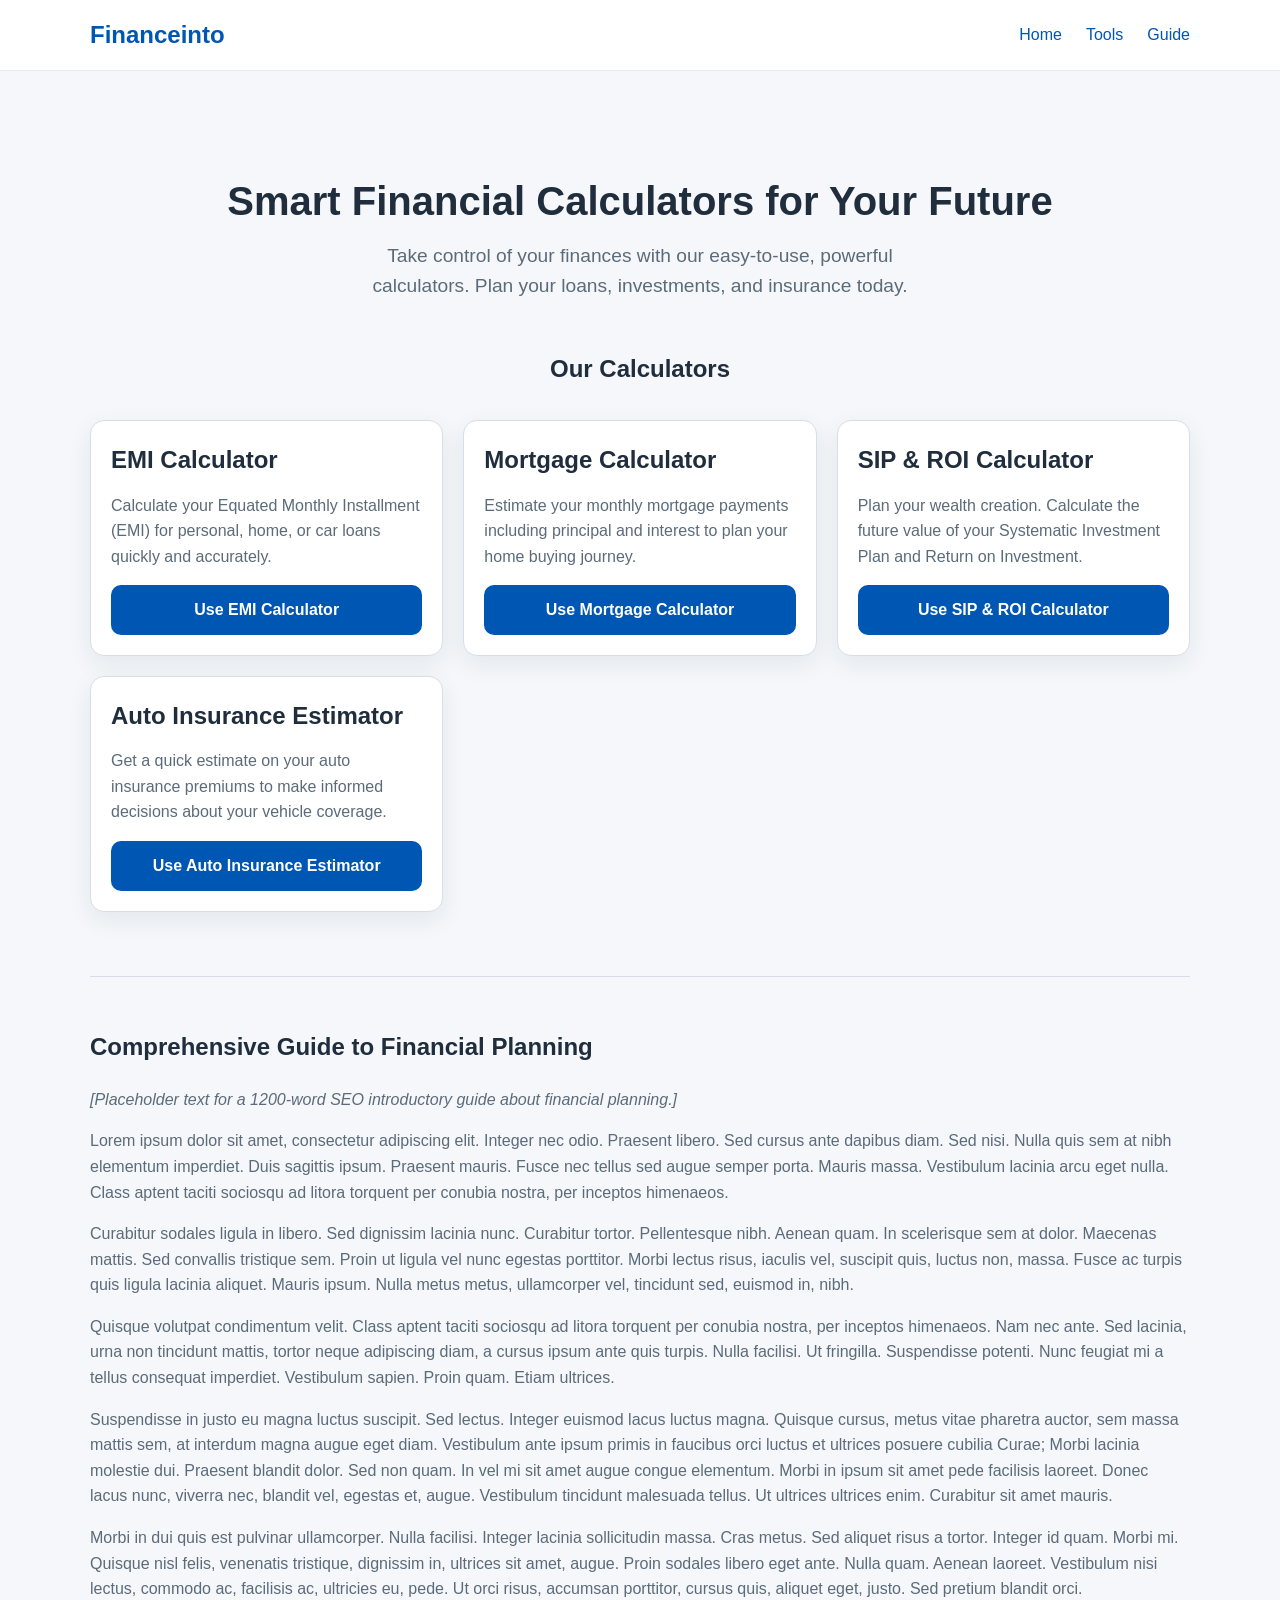
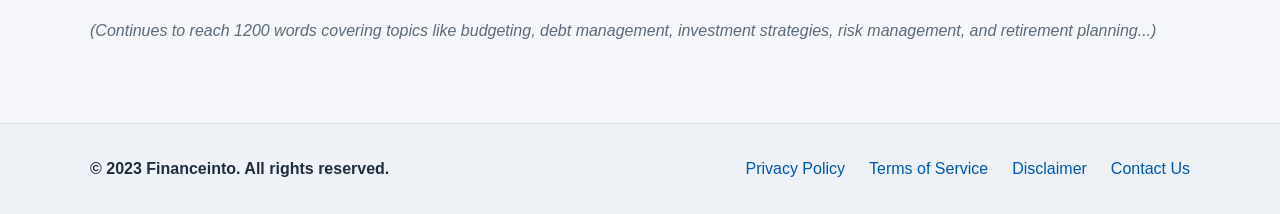
==== index.html @ 065000cd "Add Terms of Service page - Create `terms.html` with provided content - Update `index.html` footer l" ====
<!DOCTYPE html>
<html lang="en">
<head>
    <meta charset="UTF-8">
    <meta name="viewport" content="width=device-width, initial-scale=1.0">
    <meta name="description" content="Smart Financial Calculators for Your Future. Calculate EMI, Mortgage, SIP & ROI, and Auto Insurance easily.">
    <title>Financeinto - Smart Financial Calculators</title>
    <link rel="stylesheet" href="style.css">
</head>
<body>
    <div class="page-wrapper">
        <!-- Header / Navbar -->
        <header>
            <div class="container header-content">
                <div class="logo">
                    <a href="index.html" style="font-size: 1.5rem; font-weight: bold; color: var(--accent); text-decoration: none;">Financeinto</a>
                </div>
                <nav aria-label="Main navigation">
                    <div style="display: flex; gap: 1.5rem;">
                        <a href="index.html">Home</a>
                        <a href="#tools">Tools</a>
                        <a href="#guide">Guide</a>
                    </div>
                </nav>
            </div>
        </header>

        <!-- Main Content -->
        <main class="container">
            <!-- Hero Section -->
            <section aria-labelledby="hero-title" style="text-align: center; margin-bottom: 3rem; padding-top: 2rem;">
                <h1 id="hero-title" style="font-size: 2.5rem; margin-bottom: 0.5rem; color: var(--text-main);">Smart Financial Calculators for Your Future</h1>
                <p style="font-size: 1.2rem; color: var(--text-muted); max-width: 600px; margin: 0 auto;">Take control of your finances with our easy-to-use, powerful calculators. Plan your loans, investments, and insurance today.</p>
            </section>

            <!-- Tools Section -->
            <section id="tools" aria-labelledby="tools-title">
                <h2 id="tools-title" style="text-align: center; margin-bottom: 2rem;">Our Calculators</h2>
                <div class="calculator-grid">

                    <!-- Card 1: EMI Calculator -->
                    <div class="calculator-card">
                        <h2>EMI Calculator</h2>
                        <p class="description">Calculate your Equated Monthly Installment (EMI) for personal, home, or car loans quickly and accurately.</p>
                        <a href="emi.html" class="btn" style="display: inline-block; text-align: center; width: 100%;">Use EMI Calculator</a>
                    </div>

                    <!-- Card 2: Mortgage Calculator -->
                    <div class="calculator-card">
                        <h2>Mortgage Calculator</h2>
                        <p class="description">Estimate your monthly mortgage payments including principal and interest to plan your home buying journey.</p>
                        <a href="mortgage.html" class="btn" style="display: inline-block; text-align: center; width: 100%;">Use Mortgage Calculator</a>
                    </div>

                    <!-- Card 3: SIP & ROI Calculator -->
                    <div class="calculator-card">
                        <h2>SIP & ROI Calculator</h2>
                        <p class="description">Plan your wealth creation. Calculate the future value of your Systematic Investment Plan and Return on Investment.</p>
                        <a href="sip.html" class="btn" style="display: inline-block; text-align: center; width: 100%;">Use SIP & ROI Calculator</a>
                    </div>

                    <!-- Card 4: Auto Insurance Estimator -->
                    <div class="calculator-card">
                        <h2>Auto Insurance Estimator</h2>
                        <p class="description">Get a quick estimate on your auto insurance premiums to make informed decisions about your vehicle coverage.</p>
                        <a href="insurance.html" class="btn" style="display: inline-block; text-align: center; width: 100%;">Use Auto Insurance Estimator</a>
                    </div>

                </div>
            </section>

            <!-- SEO Introductory Guide -->
            <article id="guide" aria-labelledby="guide-title" style="margin-top: 4rem; padding-top: 2rem; border-top: 1px solid var(--border);">
                <h2 id="guide-title">Comprehensive Guide to Financial Planning</h2>
                <div class="seo-content" style="color: var(--text-muted);">
                    <p><em>[Placeholder text for a 1200-word SEO introductory guide about financial planning.]</em></p>
                    <p>Lorem ipsum dolor sit amet, consectetur adipiscing elit. Integer nec odio. Praesent libero. Sed cursus ante dapibus diam. Sed nisi. Nulla quis sem at nibh elementum imperdiet. Duis sagittis ipsum. Praesent mauris. Fusce nec tellus sed augue semper porta. Mauris massa. Vestibulum lacinia arcu eget nulla. Class aptent taciti sociosqu ad litora torquent per conubia nostra, per inceptos himenaeos.</p>
                    <p>Curabitur sodales ligula in libero. Sed dignissim lacinia nunc. Curabitur tortor. Pellentesque nibh. Aenean quam. In scelerisque sem at dolor. Maecenas mattis. Sed convallis tristique sem. Proin ut ligula vel nunc egestas porttitor. Morbi lectus risus, iaculis vel, suscipit quis, luctus non, massa. Fusce ac turpis quis ligula lacinia aliquet. Mauris ipsum. Nulla metus metus, ullamcorper vel, tincidunt sed, euismod in, nibh.</p>
                    <p>Quisque volutpat condimentum velit. Class aptent taciti sociosqu ad litora torquent per conubia nostra, per inceptos himenaeos. Nam nec ante. Sed lacinia, urna non tincidunt mattis, tortor neque adipiscing diam, a cursus ipsum ante quis turpis. Nulla facilisi. Ut fringilla. Suspendisse potenti. Nunc feugiat mi a tellus consequat imperdiet. Vestibulum sapien. Proin quam. Etiam ultrices.</p>
                    <p>Suspendisse in justo eu magna luctus suscipit. Sed lectus. Integer euismod lacus luctus magna. Quisque cursus, metus vitae pharetra auctor, sem massa mattis sem, at interdum magna augue eget diam. Vestibulum ante ipsum primis in faucibus orci luctus et ultrices posuere cubilia Curae; Morbi lacinia molestie dui. Praesent blandit dolor. Sed non quam. In vel mi sit amet augue congue elementum. Morbi in ipsum sit amet pede facilisis laoreet. Donec lacus nunc, viverra nec, blandit vel, egestas et, augue. Vestibulum tincidunt malesuada tellus. Ut ultrices ultrices enim. Curabitur sit amet mauris.</p>
                    <p>Morbi in dui quis est pulvinar ullamcorper. Nulla facilisi. Integer lacinia sollicitudin massa. Cras metus. Sed aliquet risus a tortor. Integer id quam. Morbi mi. Quisque nisl felis, venenatis tristique, dignissim in, ultrices sit amet, augue. Proin sodales libero eget ante. Nulla quam. Aenean laoreet. Vestibulum nisi lectus, commodo ac, facilisis ac, ultricies eu, pede. Ut orci risus, accumsan porttitor, cursus quis, aliquet eget, justo. Sed pretium blandit orci.</p>
                    <p><em>(Continues to reach 1200 words covering topics like budgeting, debt management, investment strategies, risk management, and retirement planning...)</em></p>
                </div>
            </article>
        </main>

        <!-- Footer -->
        <footer>
            <div class="container footer-content">
                <div style="display: flex; flex-wrap: wrap; justify-content: space-between; align-items: center; gap: 1rem;">
                    <div>
                        <span style="font-weight: bold; color: var(--text-main);">© 2023 Financeinto. All rights reserved.</span>
                    </div>
                    <nav aria-label="Footer navigation">
                        <div style="display: flex; gap: 1.5rem; flex-wrap: wrap;">
                            <a href="#">Privacy Policy</a>
                            <a href="terms.html">Terms of Service</a>
                            <a href="#">Disclaimer</a>
                            <a href="#">Contact Us</a>
                        </div>
                    </nav>
                </div>
            </div>
        </footer>
    </div>
</body>
</html>
---- style.css ----
/* Base reset */
*,
*::before,
*::after {
  box-sizing: border-box;
}

:root {
  --bg-main: #f5f7fa;
  --bg-surface: #ffffff;
  --text-main: #1f2d3d;
  --text-muted: #5c6b7a;
  --accent: #0056b3;
  --accent-hover: #004494;
  --border: #d7dee7;
  --shadow-soft: 0 8px 24px rgba(31, 45, 61, 0.08);
}

html,
body {
  margin: 0;
  padding: 0;
}

body {
  font-family: "Inter", "Segoe UI", Roboto, Arial, sans-serif;
  background: var(--bg-main);
  color: var(--text-main);
  line-height: 1.6;
}

img {
  max-width: 100%;
  height: auto;
}

a {
  color: var(--accent);
  text-decoration: none;
}

a:hover {
  text-decoration: underline;
}

/* Layout */
.page-wrapper {
  min-height: 100vh;
  display: flex;
  flex-direction: column;
}

.container {
  width: min(1100px, 92%);
  margin: 0 auto;
}

header {
  background: var(--bg-surface);
  border-bottom: 1px solid #e6ebf1;
}

.header-content {
  display: flex;
  align-items: center;
  justify-content: space-between;
  gap: 1rem;
  padding: 1rem 0;
}

main {
  flex: 1;
  padding: 2rem 0;
}

/* Calculator area */
.calculator-grid,
.calculators {
  display: grid;
  grid-template-columns: repeat(auto-fit, minmax(280px, 1fr));
  gap: 1.25rem;
}

.calculator,
.calculator-card,
.calculator-container {
  background: var(--bg-surface);
  border: 1px solid var(--border);
  border-radius: 14px;
  box-shadow: var(--shadow-soft);
  padding: 1.25rem;
}

.calculator h1,
.calculator h2,
.calculator-card h2,
.calculator-container h2 {
  margin-top: 0;
  margin-bottom: 0.8rem;
  color: var(--text-main);
}

.calculator-subtitle,
.description {
  color: var(--text-muted);
  margin-top: 0;
  margin-bottom: 1rem;
}

/* Forms */
.form-row {
  display: flex;
  flex-wrap: wrap;
  gap: 0.9rem;
}

.form-group {
  flex: 1 1 220px;
  display: flex;
  flex-direction: column;
  gap: 0.4rem;
}

label {
  font-weight: 600;
  color: #2e3f51;
}

input,
select,
textarea {
  width: 100%;
  border: 1px solid #bcc8d6;
  border-radius: 10px;
  background: #fff;
  color: var(--text-main);
  padding: 0.7rem 0.8rem;
  font: inherit;
  transition: border-color 0.2s ease, box-shadow 0.2s ease;
}

input:focus,
select:focus,
textarea:focus {
  outline: none;
  border-color: var(--accent);
  box-shadow: 0 0 0 3px rgba(0, 86, 179, 0.15);
}

input::placeholder,
textarea::placeholder {
  color: #8a98a7;
}

/* Buttons */
button,
.btn,
input[type="submit"] {
  border: 0;
  border-radius: 10px;
  background: var(--accent);
  color: #fff;
  font: inherit;
  font-weight: 600;
  padding: 0.75rem 1rem;
  cursor: pointer;
  transition: background-color 0.2s ease, transform 0.15s ease;
}

button:hover,
.btn:hover,
input[type="submit"]:hover {
  background: var(--accent-hover);
}

button:active,
.btn:active,
input[type="submit"]:active {
  transform: translateY(1px);
}

button:focus-visible,
.btn:focus-visible,
input[type="submit"]:focus-visible {
  outline: 3px solid rgba(0, 86, 179, 0.25);
  outline-offset: 2px;
}

/* Results and highlights */
.result,
.output-box,
.summary {
  margin-top: 1rem;
  padding: 0.9rem 1rem;
  border-radius: 10px;
  border-left: 4px solid var(--accent);
  background: #eef5ff;
  color: #12385f;
}

.accent {
  color: var(--accent);
}

/* Tables if used by calculators */
table {
  width: 100%;
  border-collapse: collapse;
  margin-top: 1rem;
  background: #fff;
}

th,
td {
  border: 1px solid #e0e6ee;
  padding: 0.7rem;
  text-align: left;
}

th {
  background: #f3f6fb;
  color: #26374a;
}

/* Footer SEO article area */
footer {
  margin-top: 2rem;
  background: #eef2f7;
  border-top: 1px solid #d8e0ea;
}

.footer-content {
  padding: 2rem 0;
}

.seo-articles,
.footer-articles {
  display: grid;
  grid-template-columns: repeat(auto-fit, minmax(220px, 1fr));
  gap: 1rem;
}

.seo-article,
.footer-article {
  background: #fff;
  border: 1px solid #d6deea;
  border-radius: 12px;
  padding: 1rem;
}

.seo-article h3,
.footer-article h3 {
  margin-top: 0;
  margin-bottom: 0.55rem;
}

.seo-article p,
.footer-article p {
  margin: 0;
  color: var(--text-muted);
}

/* Mobile responsiveness */
@media (max-width: 768px) {
  main {
    padding: 1.25rem 0;
  }

  .header-content {
    flex-direction: column;
    align-items: flex-start;
  }

  .calculator,
  .calculator-card,
  .calculator-container {
    padding: 1rem;
    border-radius: 12px;
  }

  .form-row {
    flex-direction: column;
  }

  button,
  .btn,
  input[type="submit"] {
    width: 100%;
  }

  .footer-content {
    padding: 1.5rem 0;
  }
}
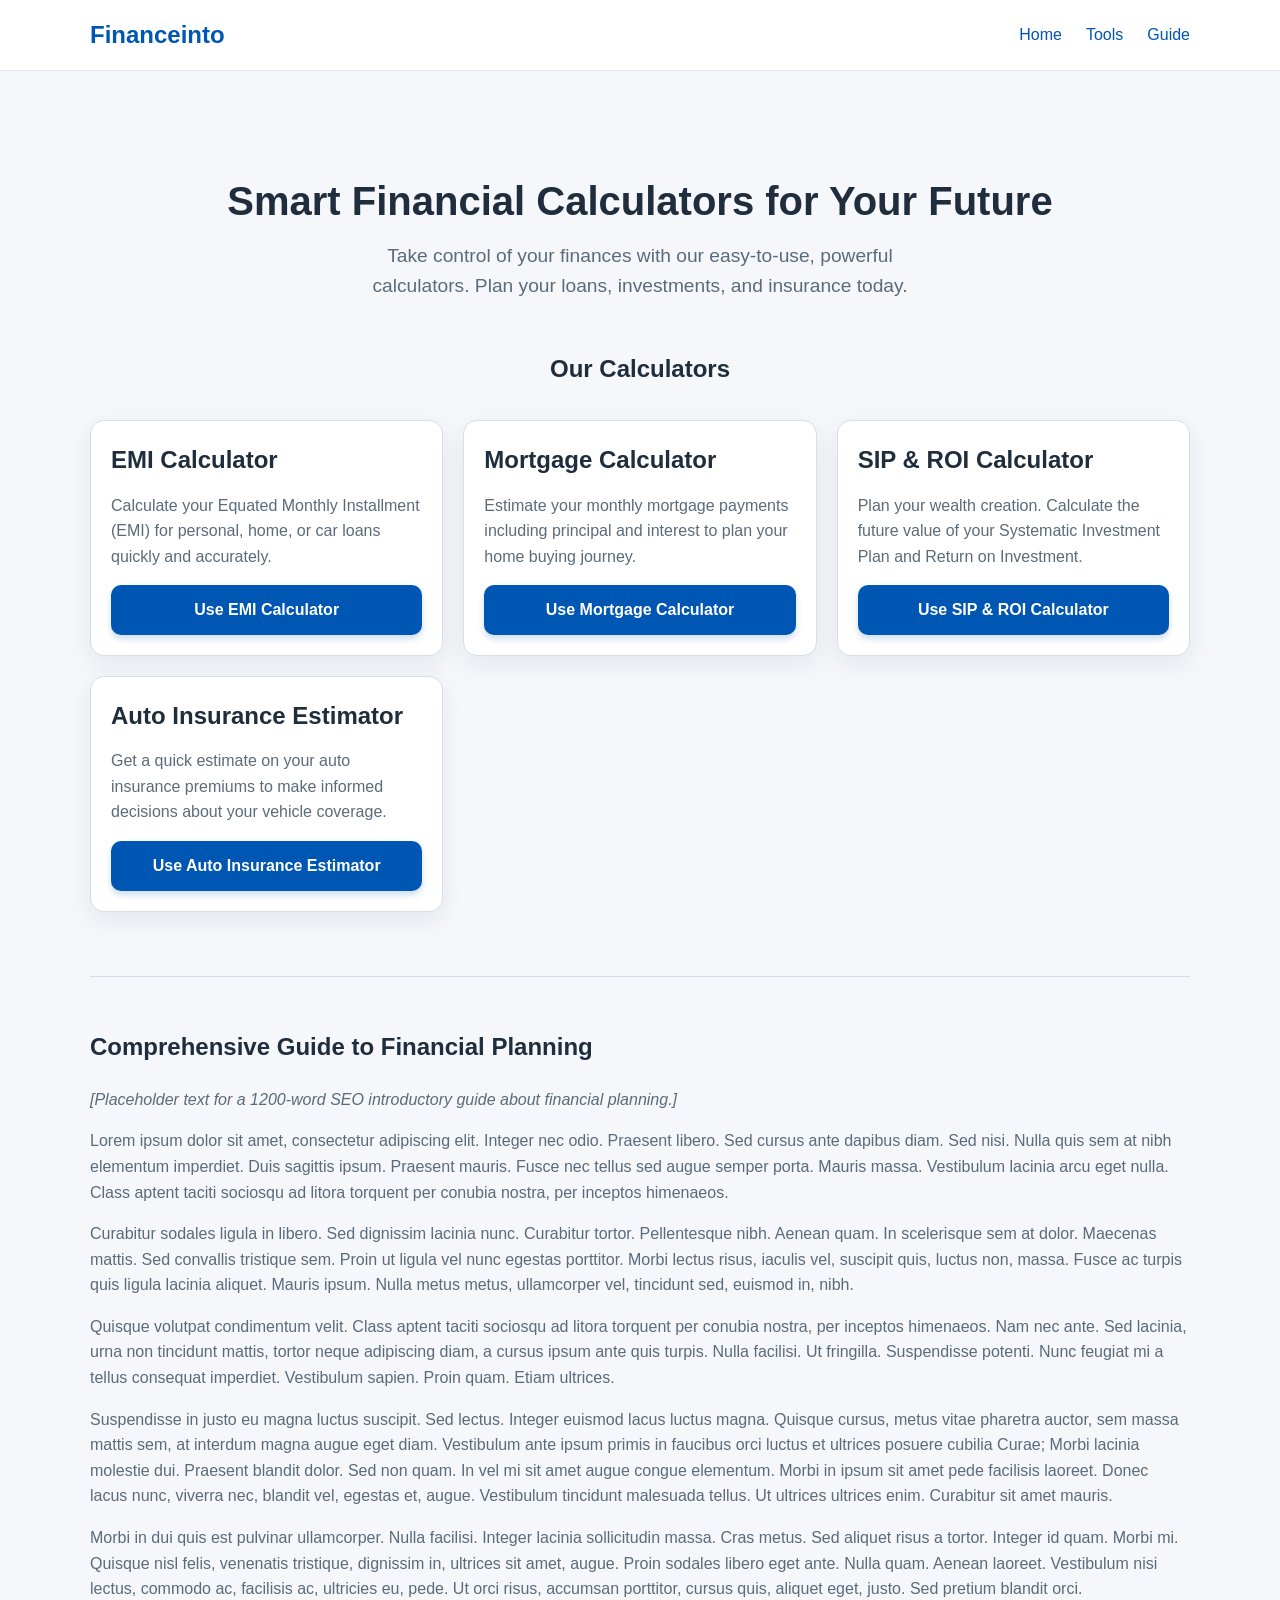
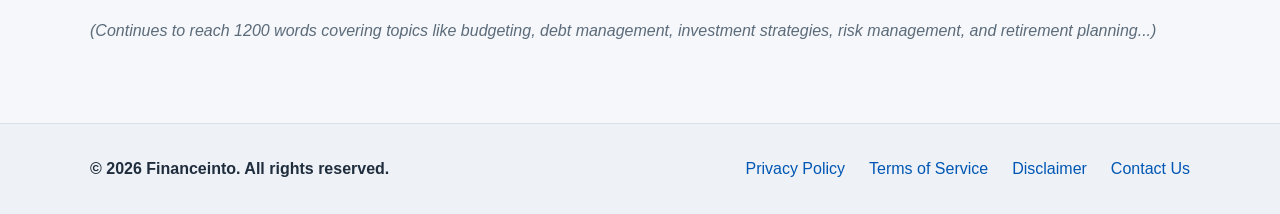
==== commit bf318ac4: "Improve button CSS, update copyright to 2026, and rebrand to Financeinto - Enhanced CSS for `.btn`, " ====
--- a/index.html
+++ b/index.html
@@ -89,14 +89,14 @@
             <div class="container footer-content">
                 <div style="display: flex; flex-wrap: wrap; justify-content: space-between; align-items: center; gap: 1rem;">
                     <div>
-                        <span style="font-weight: bold; color: var(--text-main);">© 2023 Financeinto. All rights reserved.</span>
+                        <span style="font-weight: bold; color: var(--text-main);">© 2026 Financeinto. All rights reserved.</span>
                     </div>
                     <nav aria-label="Footer navigation">
                         <div style="display: flex; gap: 1.5rem; flex-wrap: wrap;">
-                            <a href="#">Privacy Policy</a>
+                            <a href="privacy.html">Privacy Policy</a>
                             <a href="terms.html">Terms of Service</a>
-                            <a href="#">Disclaimer</a>
-                            <a href="#">Contact Us</a>
+                            <a href="disclaimer.html">Disclaimer</a>
+                            <a href="contact.html">Contact Us</a>
                         </div>
                     </nav>
                 </div>
--- a/style.css
+++ b/style.css
@@ -165,19 +165,23 @@
   font-weight: 600;
   padding: 0.75rem 1rem;
   cursor: pointer;
-  transition: background-color 0.2s ease, transform 0.15s ease;
+  transition: all 0.3s ease;
+  box-shadow: 0 4px 6px rgba(0, 86, 179, 0.2);
 }
 
 button:hover,
 .btn:hover,
 input[type="submit"]:hover {
   background: var(--accent-hover);
+  box-shadow: 0 6px 12px rgba(0, 86, 179, 0.3);
+  transform: translateY(-2px);
 }
 
 button:active,
 .btn:active,
 input[type="submit"]:active {
   transform: translateY(1px);
+  box-shadow: 0 2px 4px rgba(0, 86, 179, 0.2);
 }
 
 button:focus-visible,
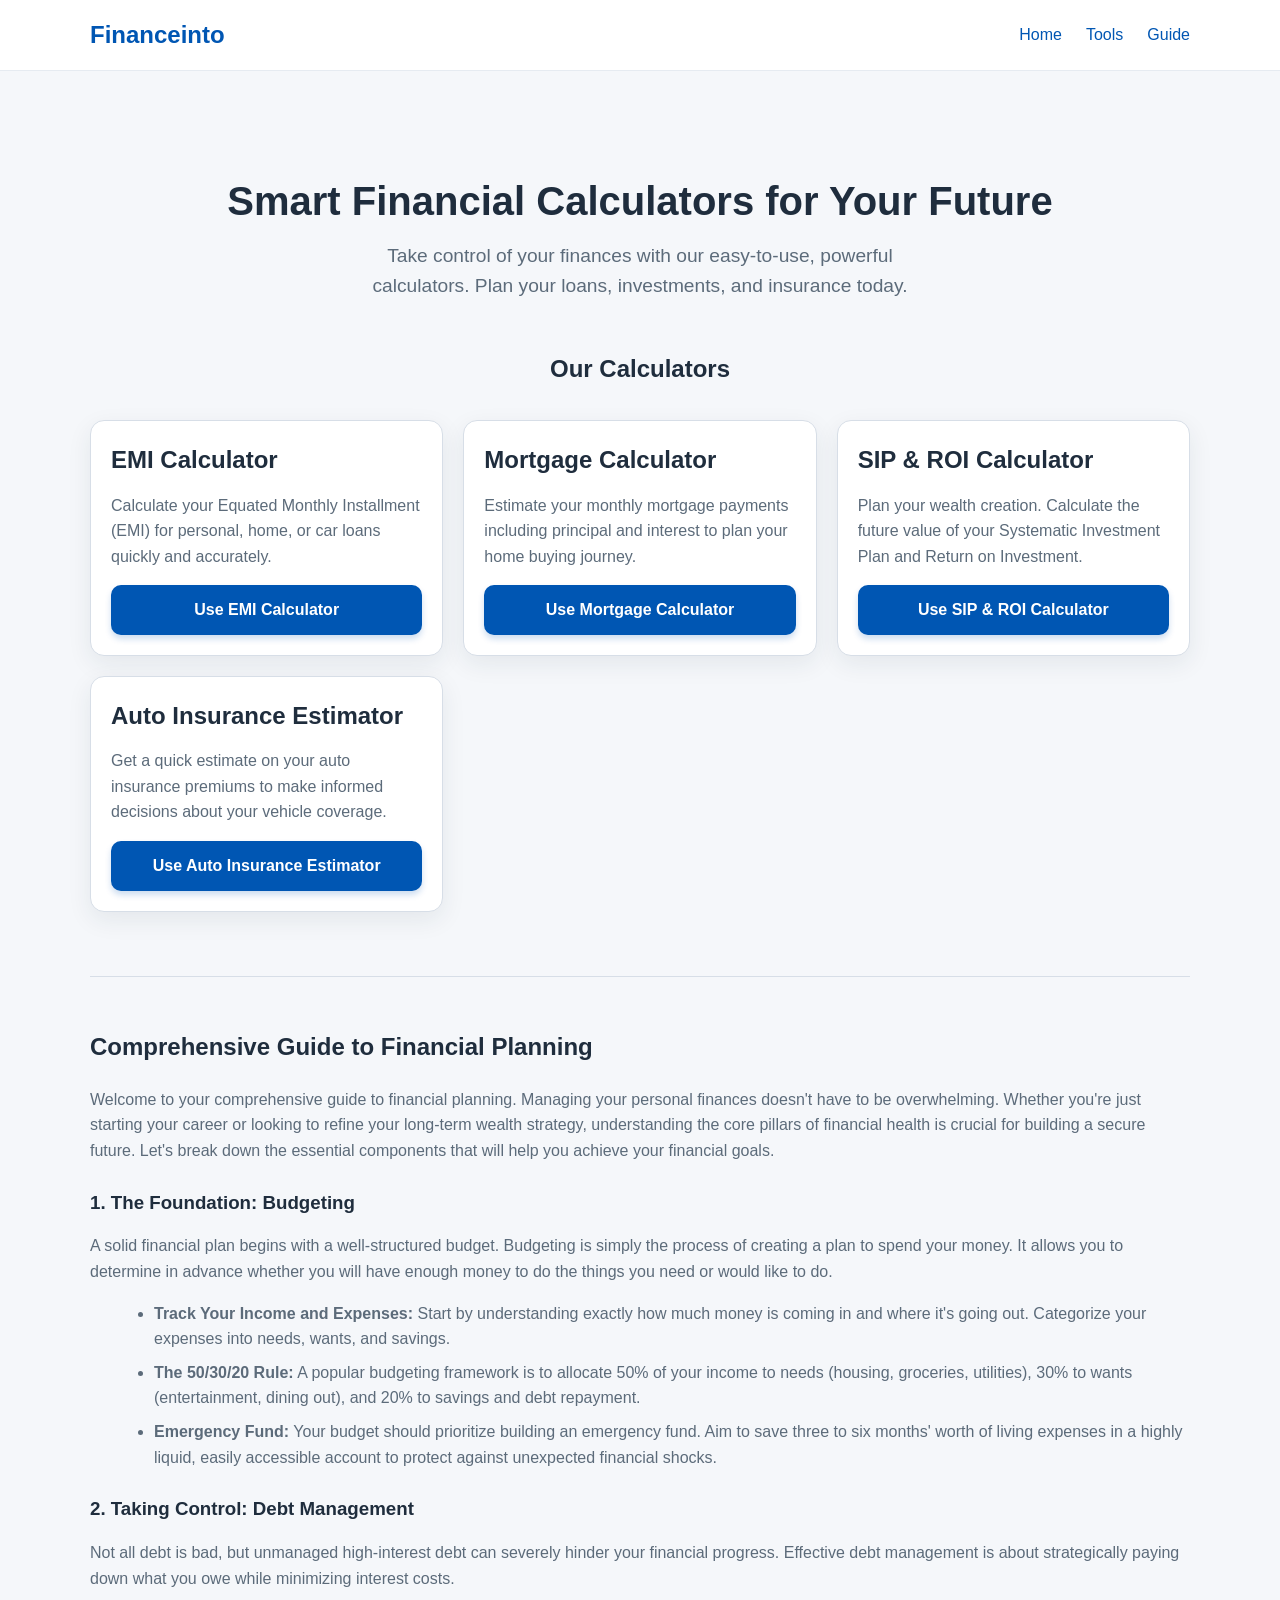
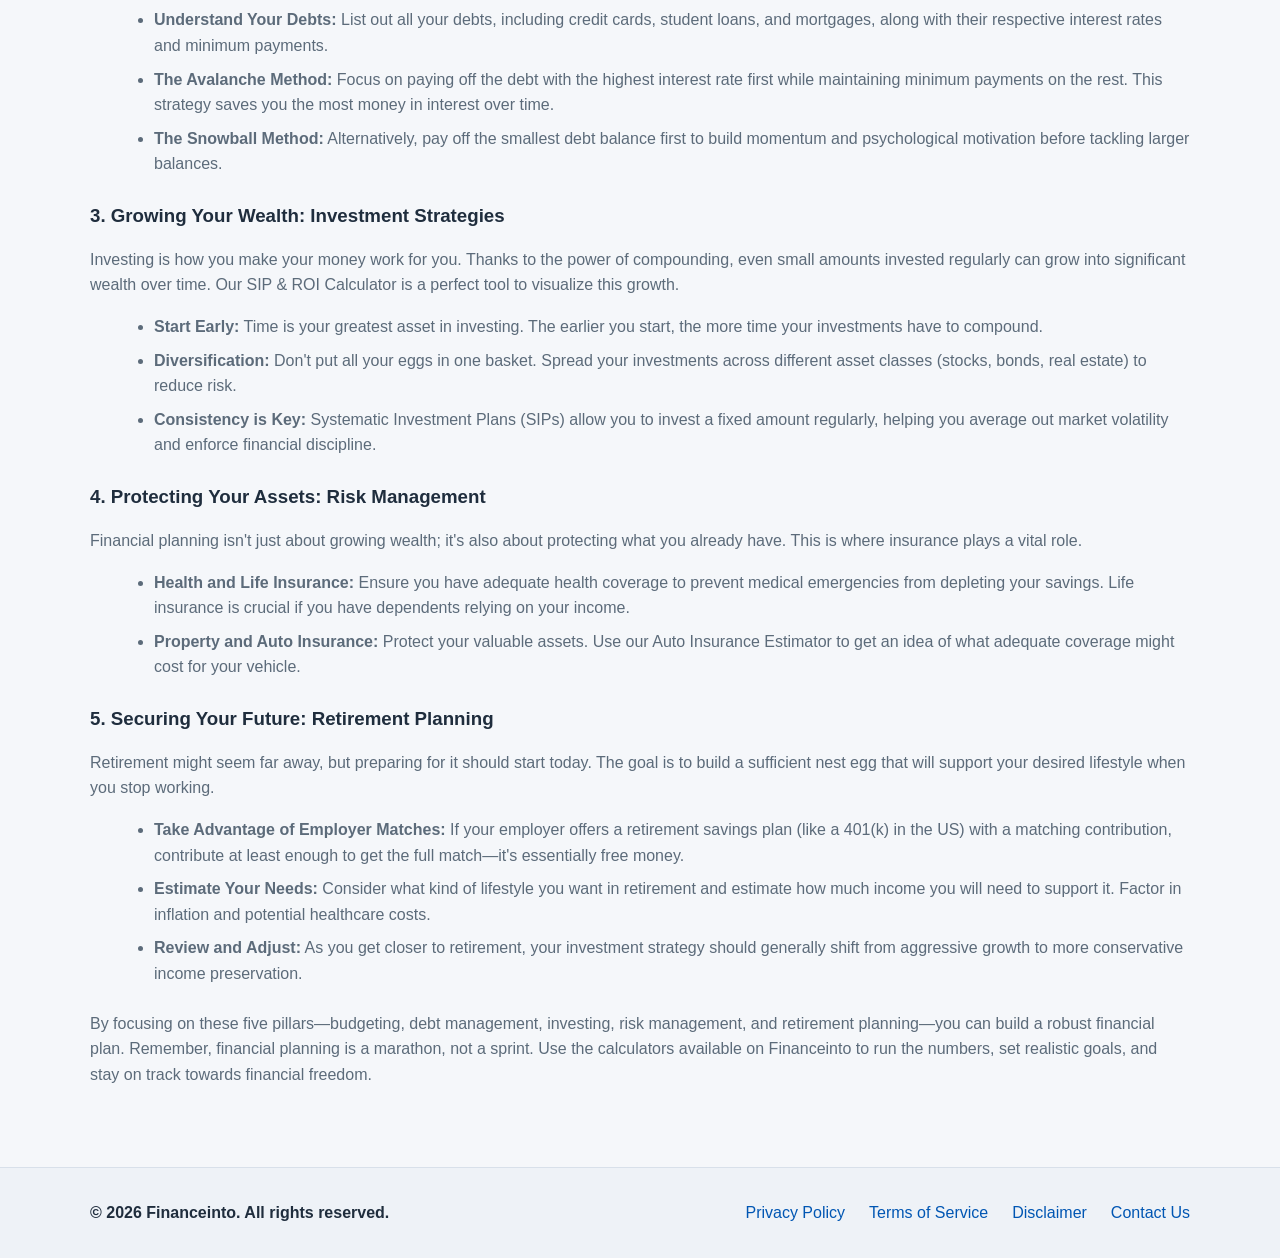
==== commit 46e05c2c: "feat: Replace placeholder SEO guide in index.html with comprehensive financial planning content Co-a" ====
--- a/index.html
+++ b/index.html
@@ -73,13 +73,48 @@
             <article id="guide" aria-labelledby="guide-title" style="margin-top: 4rem; padding-top: 2rem; border-top: 1px solid var(--border);">
                 <h2 id="guide-title">Comprehensive Guide to Financial Planning</h2>
                 <div class="seo-content" style="color: var(--text-muted);">
-                    <p><em>[Placeholder text for a 1200-word SEO introductory guide about financial planning.]</em></p>
-                    <p>Lorem ipsum dolor sit amet, consectetur adipiscing elit. Integer nec odio. Praesent libero. Sed cursus ante dapibus diam. Sed nisi. Nulla quis sem at nibh elementum imperdiet. Duis sagittis ipsum. Praesent mauris. Fusce nec tellus sed augue semper porta. Mauris massa. Vestibulum lacinia arcu eget nulla. Class aptent taciti sociosqu ad litora torquent per conubia nostra, per inceptos himenaeos.</p>
-                    <p>Curabitur sodales ligula in libero. Sed dignissim lacinia nunc. Curabitur tortor. Pellentesque nibh. Aenean quam. In scelerisque sem at dolor. Maecenas mattis. Sed convallis tristique sem. Proin ut ligula vel nunc egestas porttitor. Morbi lectus risus, iaculis vel, suscipit quis, luctus non, massa. Fusce ac turpis quis ligula lacinia aliquet. Mauris ipsum. Nulla metus metus, ullamcorper vel, tincidunt sed, euismod in, nibh.</p>
-                    <p>Quisque volutpat condimentum velit. Class aptent taciti sociosqu ad litora torquent per conubia nostra, per inceptos himenaeos. Nam nec ante. Sed lacinia, urna non tincidunt mattis, tortor neque adipiscing diam, a cursus ipsum ante quis turpis. Nulla facilisi. Ut fringilla. Suspendisse potenti. Nunc feugiat mi a tellus consequat imperdiet. Vestibulum sapien. Proin quam. Etiam ultrices.</p>
-                    <p>Suspendisse in justo eu magna luctus suscipit. Sed lectus. Integer euismod lacus luctus magna. Quisque cursus, metus vitae pharetra auctor, sem massa mattis sem, at interdum magna augue eget diam. Vestibulum ante ipsum primis in faucibus orci luctus et ultrices posuere cubilia Curae; Morbi lacinia molestie dui. Praesent blandit dolor. Sed non quam. In vel mi sit amet augue congue elementum. Morbi in ipsum sit amet pede facilisis laoreet. Donec lacus nunc, viverra nec, blandit vel, egestas et, augue. Vestibulum tincidunt malesuada tellus. Ut ultrices ultrices enim. Curabitur sit amet mauris.</p>
-                    <p>Morbi in dui quis est pulvinar ullamcorper. Nulla facilisi. Integer lacinia sollicitudin massa. Cras metus. Sed aliquet risus a tortor. Integer id quam. Morbi mi. Quisque nisl felis, venenatis tristique, dignissim in, ultrices sit amet, augue. Proin sodales libero eget ante. Nulla quam. Aenean laoreet. Vestibulum nisi lectus, commodo ac, facilisis ac, ultricies eu, pede. Ut orci risus, accumsan porttitor, cursus quis, aliquet eget, justo. Sed pretium blandit orci.</p>
-                    <p><em>(Continues to reach 1200 words covering topics like budgeting, debt management, investment strategies, risk management, and retirement planning...)</em></p>
+                    <p>Welcome to your comprehensive guide to financial planning. Managing your personal finances doesn't have to be overwhelming. Whether you're just starting your career or looking to refine your long-term wealth strategy, understanding the core pillars of financial health is crucial for building a secure future. Let's break down the essential components that will help you achieve your financial goals.</p>
+
+                    <h3 style="color: var(--text-main); margin-top: 1.5rem; margin-bottom: 0.5rem;">1. The Foundation: Budgeting</h3>
+                    <p>A solid financial plan begins with a well-structured budget. Budgeting is simply the process of creating a plan to spend your money. It allows you to determine in advance whether you will have enough money to do the things you need or would like to do.</p>
+                    <ul style="margin-left: 1.5rem; margin-bottom: 1rem;">
+                        <li style="margin-bottom: 0.5rem;"><strong>Track Your Income and Expenses:</strong> Start by understanding exactly how much money is coming in and where it's going out. Categorize your expenses into needs, wants, and savings.</li>
+                        <li style="margin-bottom: 0.5rem;"><strong>The 50/30/20 Rule:</strong> A popular budgeting framework is to allocate 50% of your income to needs (housing, groceries, utilities), 30% to wants (entertainment, dining out), and 20% to savings and debt repayment.</li>
+                        <li style="margin-bottom: 0.5rem;"><strong>Emergency Fund:</strong> Your budget should prioritize building an emergency fund. Aim to save three to six months' worth of living expenses in a highly liquid, easily accessible account to protect against unexpected financial shocks.</li>
+                    </ul>
+
+                    <h3 style="color: var(--text-main); margin-top: 1.5rem; margin-bottom: 0.5rem;">2. Taking Control: Debt Management</h3>
+                    <p>Not all debt is bad, but unmanaged high-interest debt can severely hinder your financial progress. Effective debt management is about strategically paying down what you owe while minimizing interest costs.</p>
+                    <ul style="margin-left: 1.5rem; margin-bottom: 1rem;">
+                        <li style="margin-bottom: 0.5rem;"><strong>Understand Your Debts:</strong> List out all your debts, including credit cards, student loans, and mortgages, along with their respective interest rates and minimum payments.</li>
+                        <li style="margin-bottom: 0.5rem;"><strong>The Avalanche Method:</strong> Focus on paying off the debt with the highest interest rate first while maintaining minimum payments on the rest. This strategy saves you the most money in interest over time.</li>
+                        <li style="margin-bottom: 0.5rem;"><strong>The Snowball Method:</strong> Alternatively, pay off the smallest debt balance first to build momentum and psychological motivation before tackling larger balances.</li>
+                    </ul>
+
+                    <h3 style="color: var(--text-main); margin-top: 1.5rem; margin-bottom: 0.5rem;">3. Growing Your Wealth: Investment Strategies</h3>
+                    <p>Investing is how you make your money work for you. Thanks to the power of compounding, even small amounts invested regularly can grow into significant wealth over time. Our SIP & ROI Calculator is a perfect tool to visualize this growth.</p>
+                    <ul style="margin-left: 1.5rem; margin-bottom: 1rem;">
+                        <li style="margin-bottom: 0.5rem;"><strong>Start Early:</strong> Time is your greatest asset in investing. The earlier you start, the more time your investments have to compound.</li>
+                        <li style="margin-bottom: 0.5rem;"><strong>Diversification:</strong> Don't put all your eggs in one basket. Spread your investments across different asset classes (stocks, bonds, real estate) to reduce risk.</li>
+                        <li style="margin-bottom: 0.5rem;"><strong>Consistency is Key:</strong> Systematic Investment Plans (SIPs) allow you to invest a fixed amount regularly, helping you average out market volatility and enforce financial discipline.</li>
+                    </ul>
+
+                    <h3 style="color: var(--text-main); margin-top: 1.5rem; margin-bottom: 0.5rem;">4. Protecting Your Assets: Risk Management</h3>
+                    <p>Financial planning isn't just about growing wealth; it's also about protecting what you already have. This is where insurance plays a vital role.</p>
+                    <ul style="margin-left: 1.5rem; margin-bottom: 1rem;">
+                        <li style="margin-bottom: 0.5rem;"><strong>Health and Life Insurance:</strong> Ensure you have adequate health coverage to prevent medical emergencies from depleting your savings. Life insurance is crucial if you have dependents relying on your income.</li>
+                        <li style="margin-bottom: 0.5rem;"><strong>Property and Auto Insurance:</strong> Protect your valuable assets. Use our Auto Insurance Estimator to get an idea of what adequate coverage might cost for your vehicle.</li>
+                    </ul>
+
+                    <h3 style="color: var(--text-main); margin-top: 1.5rem; margin-bottom: 0.5rem;">5. Securing Your Future: Retirement Planning</h3>
+                    <p>Retirement might seem far away, but preparing for it should start today. The goal is to build a sufficient nest egg that will support your desired lifestyle when you stop working.</p>
+                    <ul style="margin-left: 1.5rem; margin-bottom: 1rem;">
+                        <li style="margin-bottom: 0.5rem;"><strong>Take Advantage of Employer Matches:</strong> If your employer offers a retirement savings plan (like a 401(k) in the US) with a matching contribution, contribute at least enough to get the full match—it's essentially free money.</li>
+                        <li style="margin-bottom: 0.5rem;"><strong>Estimate Your Needs:</strong> Consider what kind of lifestyle you want in retirement and estimate how much income you will need to support it. Factor in inflation and potential healthcare costs.</li>
+                        <li style="margin-bottom: 0.5rem;"><strong>Review and Adjust:</strong> As you get closer to retirement, your investment strategy should generally shift from aggressive growth to more conservative income preservation.</li>
+                    </ul>
+
+                    <p style="margin-top: 1.5rem;">By focusing on these five pillars—budgeting, debt management, investing, risk management, and retirement planning—you can build a robust financial plan. Remember, financial planning is a marathon, not a sprint. Use the calculators available on Financeinto to run the numbers, set realistic goals, and stay on track towards financial freedom.</p>
                 </div>
             </article>
         </main>
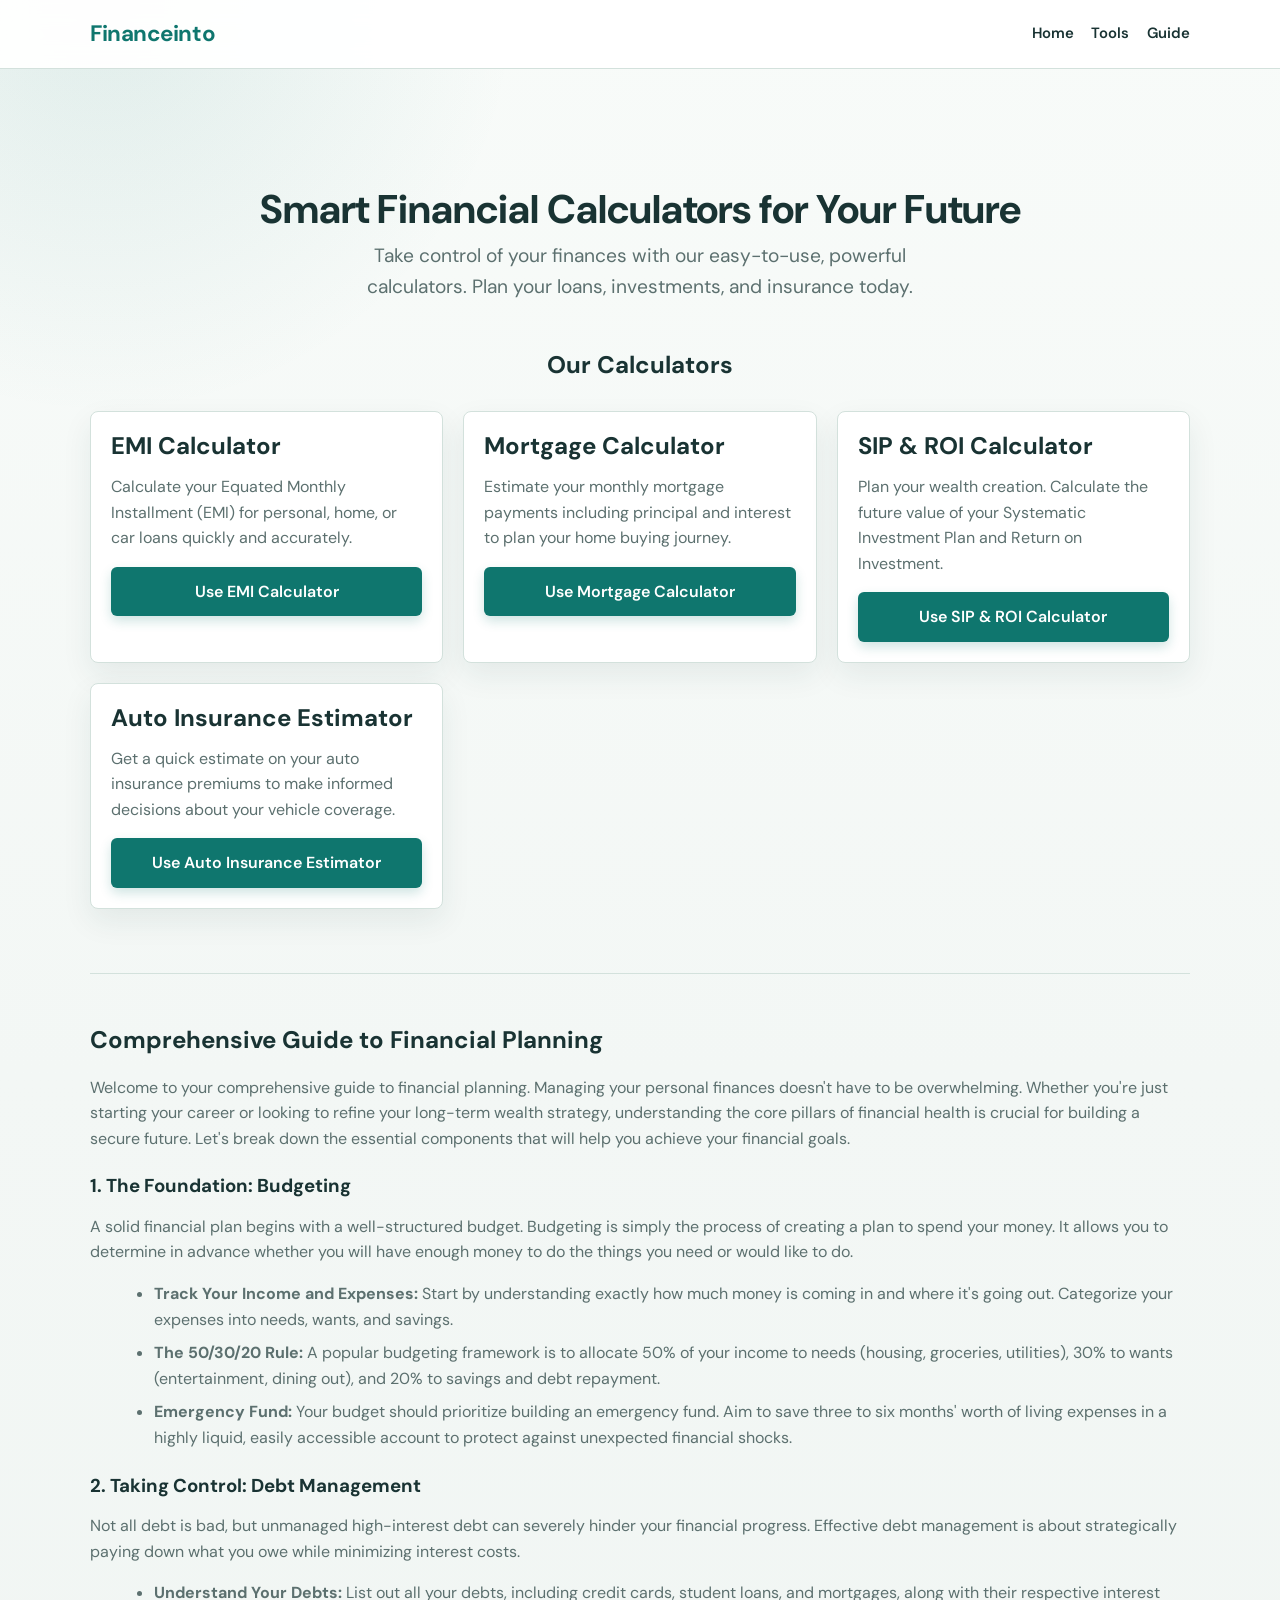
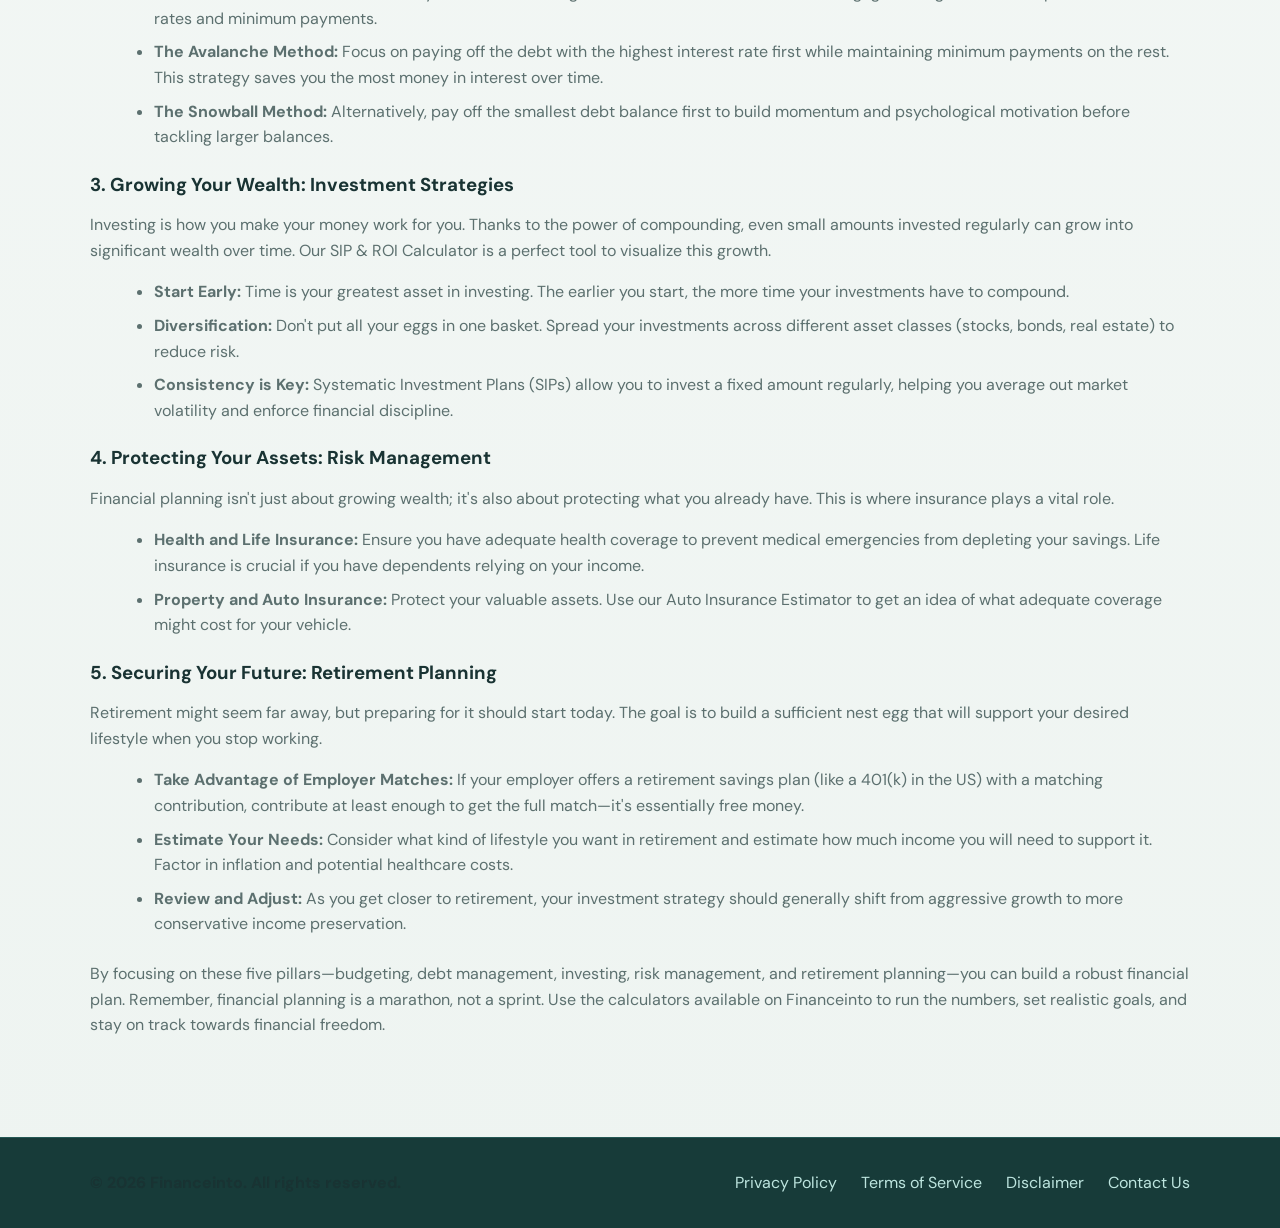
==== commit 48eabe19: "improve meta description" ====
--- a/index.html
+++ b/index.html
@@ -1,11 +1,44 @@
 <!DOCTYPE html>
 <html lang="en">
 <head>
+    <link rel="icon" href="favicon.ico" type="image/x-icon">
+    <link rel="icon" href="favicon.svg" type="image/svg+xml">
     <meta charset="UTF-8">
     <meta name="viewport" content="width=device-width, initial-scale=1.0">
     <meta name="description" content="Smart Financial Calculators for Your Future. Calculate EMI, Mortgage, SIP & ROI, and Auto Insurance easily.">
+        <meta name="robots" content="index, follow">
+        <link rel="canonical" href="https://financeinto.me/">
+        <meta property="og:type" content="website">
+        <meta property="og:title" content="Financeinto | Smart Financial Calculators">
+        <meta property="og:description" content="Free EMI, mortgage, SIP, ROI, and auto insurance calculators for everyday financial planning.">
+        <meta property="og:url" content="https://financeinto.me/">
+        <meta property="og:site_name" content="Financeinto">
+        <meta name="twitter:card" content="summary">
     <title>Financeinto - Smart Financial Calculators</title>
+        <link rel="preconnect" href="https://fonts.googleapis.com">
+        <link rel="preconnect" href="https://fonts.gstatic.com" crossorigin>
+        <link href="https://fonts.googleapis.com/css2?family=DM+Sans:wght@400;500;600;700&display=swap" rel="stylesheet">
     <link rel="stylesheet" href="style.css">
+        <script type="application/ld+json">
+        {
+            "@context": "https://schema.org",
+            "@graph": [
+                {
+                    "@type": "Organization",
+                    "@id": "https://financeinto.me/#organization",
+                    "name": "Financeinto",
+                    "url": "https://financeinto.me/"
+                },
+                {
+                    "@type": "WebSite",
+                    "@id": "https://financeinto.me/#website",
+                    "url": "https://financeinto.me/",
+                    "name": "Financeinto",
+                    "publisher": { "@id": "https://financeinto.me/#organization" }
+                }
+            ]
+        }
+        </script>
 </head>
 <body>
     <div class="page-wrapper">
--- a/style.css
+++ b/style.css
@@ -7,14 +7,17 @@
 }
 
 :root {
-  --bg-main: #f5f7fa;
+  --bg-main: #f3f7f5;
   --bg-surface: #ffffff;
-  --text-main: #1f2d3d;
-  --text-muted: #5c6b7a;
-  --accent: #0056b3;
-  --accent-hover: #004494;
-  --border: #d7dee7;
-  --shadow-soft: 0 8px 24px rgba(31, 45, 61, 0.08);
+  --text-main: #193333;
+  --text-muted: #5c706f;
+  --accent: #0f766e;
+  --accent-hover: #0b5e58;
+  --primary: var(--accent);
+  --card-bg: var(--bg-surface);
+  --border: #d3e1dc;
+  --shadow-soft: 0 12px 30px rgba(25, 64, 59, 0.08);
+  --shadow-hover: 0 18px 36px rgba(25, 64, 59, 0.14);
 }
 
 html,
@@ -24,10 +27,24 @@
 }
 
 body {
-  font-family: "Inter", "Segoe UI", Roboto, Arial, sans-serif;
-  background: var(--bg-main);
+  font-family: "DM Sans", "Trebuchet MS", sans-serif;
+  background:
+    radial-gradient(circle at 8% 0%, rgba(15, 118, 110, 0.1), transparent 26rem),
+    linear-gradient(180deg, #f8fbf9 0%, var(--bg-main) 38%, #eef4f1 100%);
   color: var(--text-main);
   line-height: 1.6;
+}
+
+h1,
+h2,
+h3 {
+  line-height: 1.2;
+  letter-spacing: 0;
+}
+
+h1,
+h2 {
+  text-wrap: balance;
 }
 
 img {
@@ -57,8 +74,12 @@
 }
 
 header {
-  background: var(--bg-surface);
-  border-bottom: 1px solid #e6ebf1;
+  position: sticky;
+  top: 0;
+  z-index: 10;
+  background: rgba(255, 255, 255, 0.94);
+  border-bottom: 1px solid var(--border);
+  backdrop-filter: blur(12px);
 }
 
 .header-content {
@@ -69,9 +90,34 @@
   padding: 1rem 0;
 }
 
+.logo a {
+  color: var(--accent) !important;
+  font-size: 1.4rem !important;
+  letter-spacing: -0.02em;
+}
+
+header nav > div,
+header .nav-links {
+  align-items: center;
+  display: flex;
+  flex-wrap: wrap;
+  gap: 1.1rem !important;
+}
+
+header nav a {
+  color: var(--text-main);
+  font-size: 0.93rem;
+  font-weight: 600;
+}
+
+header nav a:hover {
+  color: var(--accent);
+  text-decoration: none;
+}
+
 main {
   flex: 1;
-  padding: 2rem 0;
+  padding: clamp(1.5rem, 4vw, 3.5rem) 0;
 }
 
 /* Calculator area */
@@ -87,9 +133,15 @@
 .calculator-container {
   background: var(--bg-surface);
   border: 1px solid var(--border);
-  border-radius: 14px;
+  border-radius: 8px;
   box-shadow: var(--shadow-soft);
   padding: 1.25rem;
+  transition: box-shadow 0.25s ease, transform 0.25s ease;
+}
+
+.calculator-card:hover {
+  box-shadow: var(--shadow-hover);
+  transform: translateY(-3px);
 }
 
 .calculator h1,
@@ -124,7 +176,8 @@
 
 label {
   font-weight: 600;
-  color: #2e3f51;
+  color: #244443;
+  font-size: 0.93rem;
 }
 
 input,
@@ -132,11 +185,12 @@
 textarea {
   width: 100%;
   border: 1px solid #bcc8d6;
-  border-radius: 10px;
+  border-radius: 6px;
   background: #fff;
   color: var(--text-main);
   padding: 0.7rem 0.8rem;
   font: inherit;
+  min-height: 2.9rem;
   transition: border-color 0.2s ease, box-shadow 0.2s ease;
 }
 
@@ -158,22 +212,22 @@
 .btn,
 input[type="submit"] {
   border: 0;
-  border-radius: 10px;
+  border-radius: 6px;
   background: var(--accent);
   color: #fff;
   font: inherit;
   font-weight: 600;
   padding: 0.75rem 1rem;
   cursor: pointer;
-  transition: all 0.3s ease;
-  box-shadow: 0 4px 6px rgba(0, 86, 179, 0.2);
+  transition: background 0.2s ease, box-shadow 0.2s ease, transform 0.2s ease;
+  box-shadow: 0 5px 12px rgba(15, 118, 110, 0.2);
 }
 
 button:hover,
 .btn:hover,
 input[type="submit"]:hover {
   background: var(--accent-hover);
-  box-shadow: 0 6px 12px rgba(0, 86, 179, 0.3);
+  box-shadow: 0 8px 18px rgba(15, 118, 110, 0.28);
   transform: translateY(-2px);
 }
 
@@ -197,10 +251,33 @@
 .summary {
   margin-top: 1rem;
   padding: 0.9rem 1rem;
-  border-radius: 10px;
+  border: 1px solid #b9ded8;
   border-left: 4px solid var(--accent);
-  background: #eef5ff;
-  color: #12385f;
+  border-radius: 6px;
+  background: #effaf7;
+  color: #214a46;
+}
+
+.result h3,
+.summary h3 {
+  margin: 0 0 0.6rem;
+}
+
+.result p,
+.summary p {
+  align-items: baseline;
+  display: flex;
+  gap: 0.75rem;
+  justify-content: space-between;
+  margin: 0.45rem 0;
+}
+
+.result span,
+.summary span {
+  color: var(--accent);
+  font-variant-numeric: tabular-nums;
+  font-weight: 700;
+  text-align: right;
 }
 
 .accent {
@@ -230,8 +307,9 @@
 /* Footer SEO article area */
 footer {
   margin-top: 2rem;
-  background: #eef2f7;
-  border-top: 1px solid #d8e0ea;
+  background: #173b39;
+  border-top: 1px solid #255955;
+  color: #e8f5f2;
 }
 
 .footer-content {
@@ -248,8 +326,8 @@
 .seo-article,
 .footer-article {
   background: #fff;
-  border: 1px solid #d6deea;
-  border-radius: 12px;
+  border: 1px solid var(--border);
+  border-radius: 8px;
   padding: 1rem;
 }
 
@@ -265,6 +343,57 @@
   color: var(--text-muted);
 }
 
+.seo-guide-section,
+.seo-content,
+.legal-container {
+  color: var(--text-muted);
+}
+
+.seo-guide-section {
+  border-top: 1px solid var(--border);
+  margin-top: 2.5rem;
+  padding-top: 2rem;
+}
+
+.seo-guide-section h2,
+.seo-guide-section h3,
+.seo-content h2,
+.seo-content h3,
+.legal-container h1,
+.legal-container h2,
+.legal-container h3 {
+  color: var(--text-main);
+}
+
+.formula-box {
+  background: #edf7f4 !important;
+  border-left-color: var(--accent) !important;
+  border-radius: 6px;
+}
+
+.legal-container {
+  background: var(--bg-surface) !important;
+  border: 1px solid var(--border);
+  box-shadow: var(--shadow-soft) !important;
+}
+
+footer a {
+  color: #bde5df;
+}
+
+footer a:hover {
+  color: #fff;
+}
+
+@media (prefers-reduced-motion: reduce) {
+  *,
+  *::before,
+  *::after {
+    scroll-behavior: auto !important;
+    transition-duration: 0.01ms !important;
+  }
+}
+
 /* Mobile responsiveness */
 @media (max-width: 768px) {
   main {
@@ -276,11 +405,16 @@
     align-items: flex-start;
   }
 
+  header nav > div,
+  header .nav-links {
+    gap: 0.75rem !important;
+  }
+
   .calculator,
   .calculator-card,
   .calculator-container {
     padding: 1rem;
-    border-radius: 12px;
+    border-radius: 8px;
   }
 
   .form-row {
@@ -296,4 +430,16 @@
   .footer-content {
     padding: 1.5rem 0;
   }
-}
+
+  .result p,
+  .summary p {
+    align-items: flex-start;
+    flex-direction: column;
+    gap: 0.1rem;
+  }
+
+  .result span,
+  .summary span {
+    text-align: left;
+  }
+}
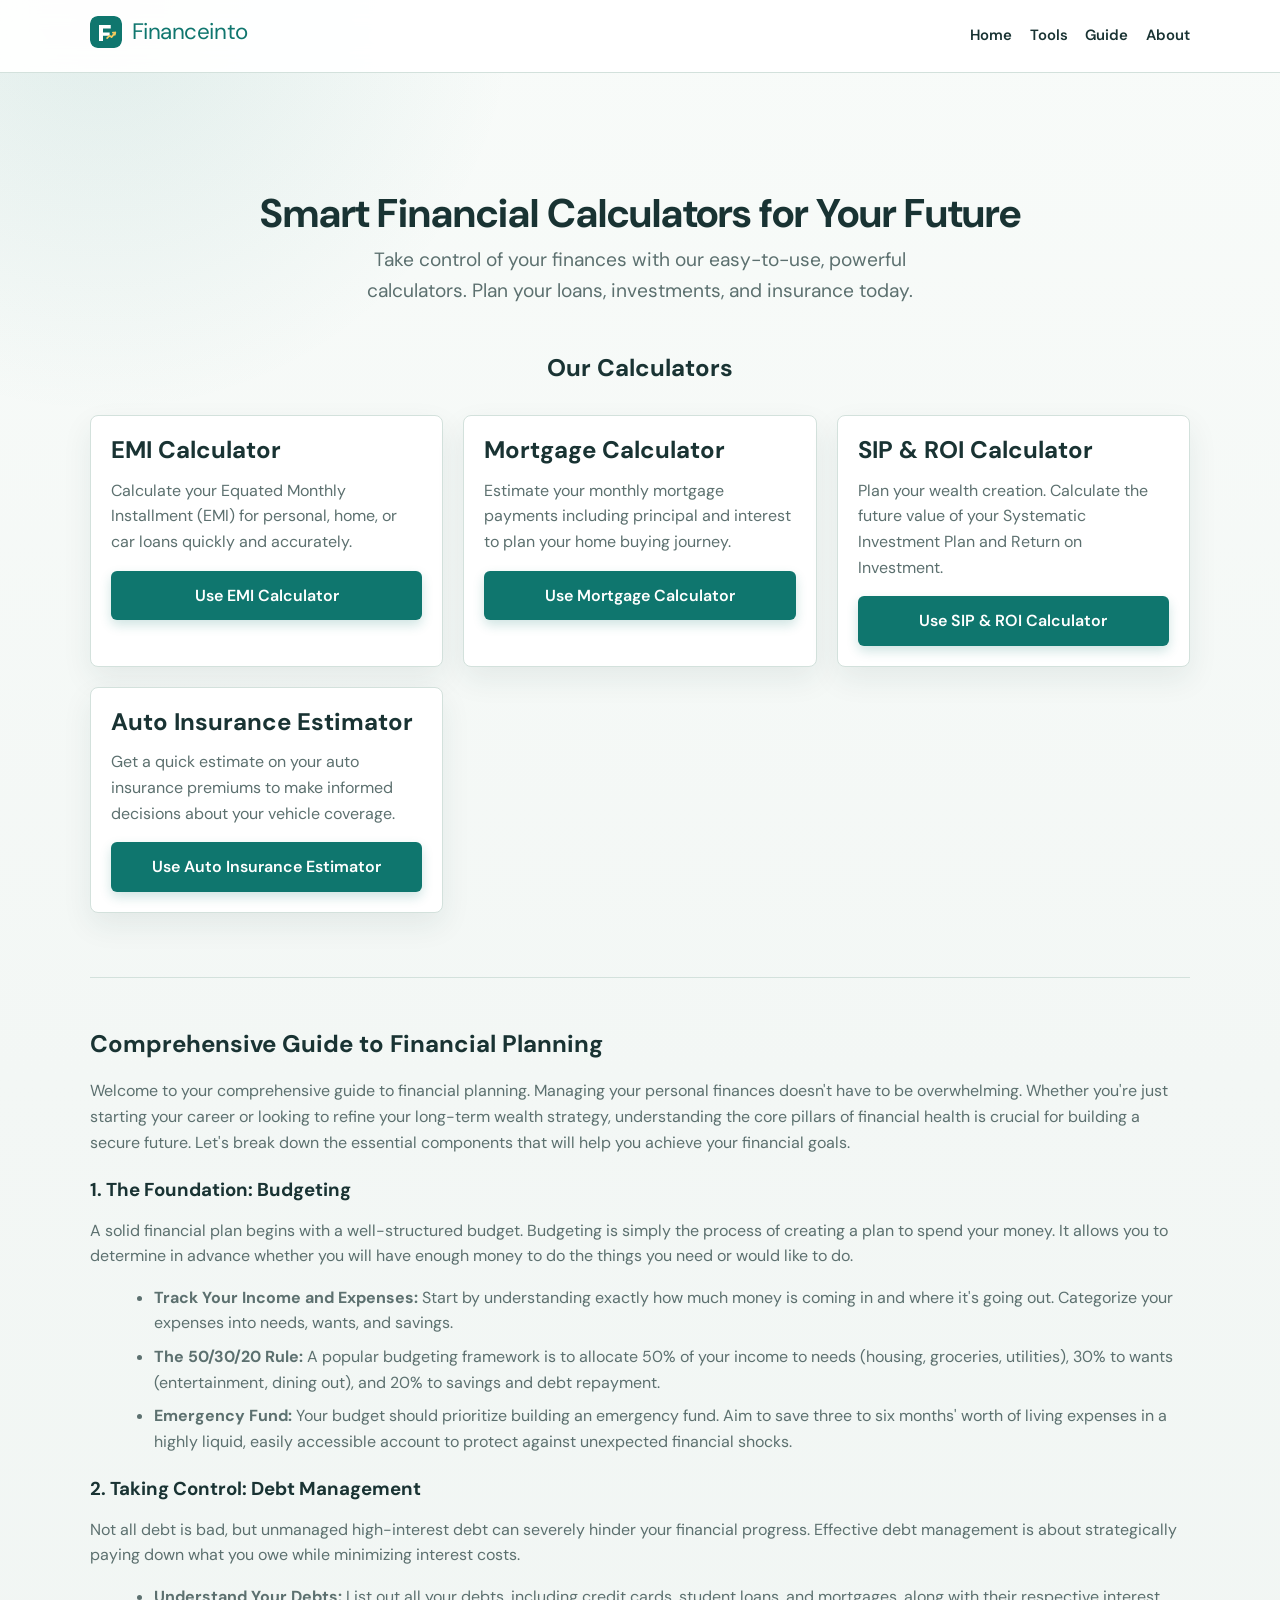
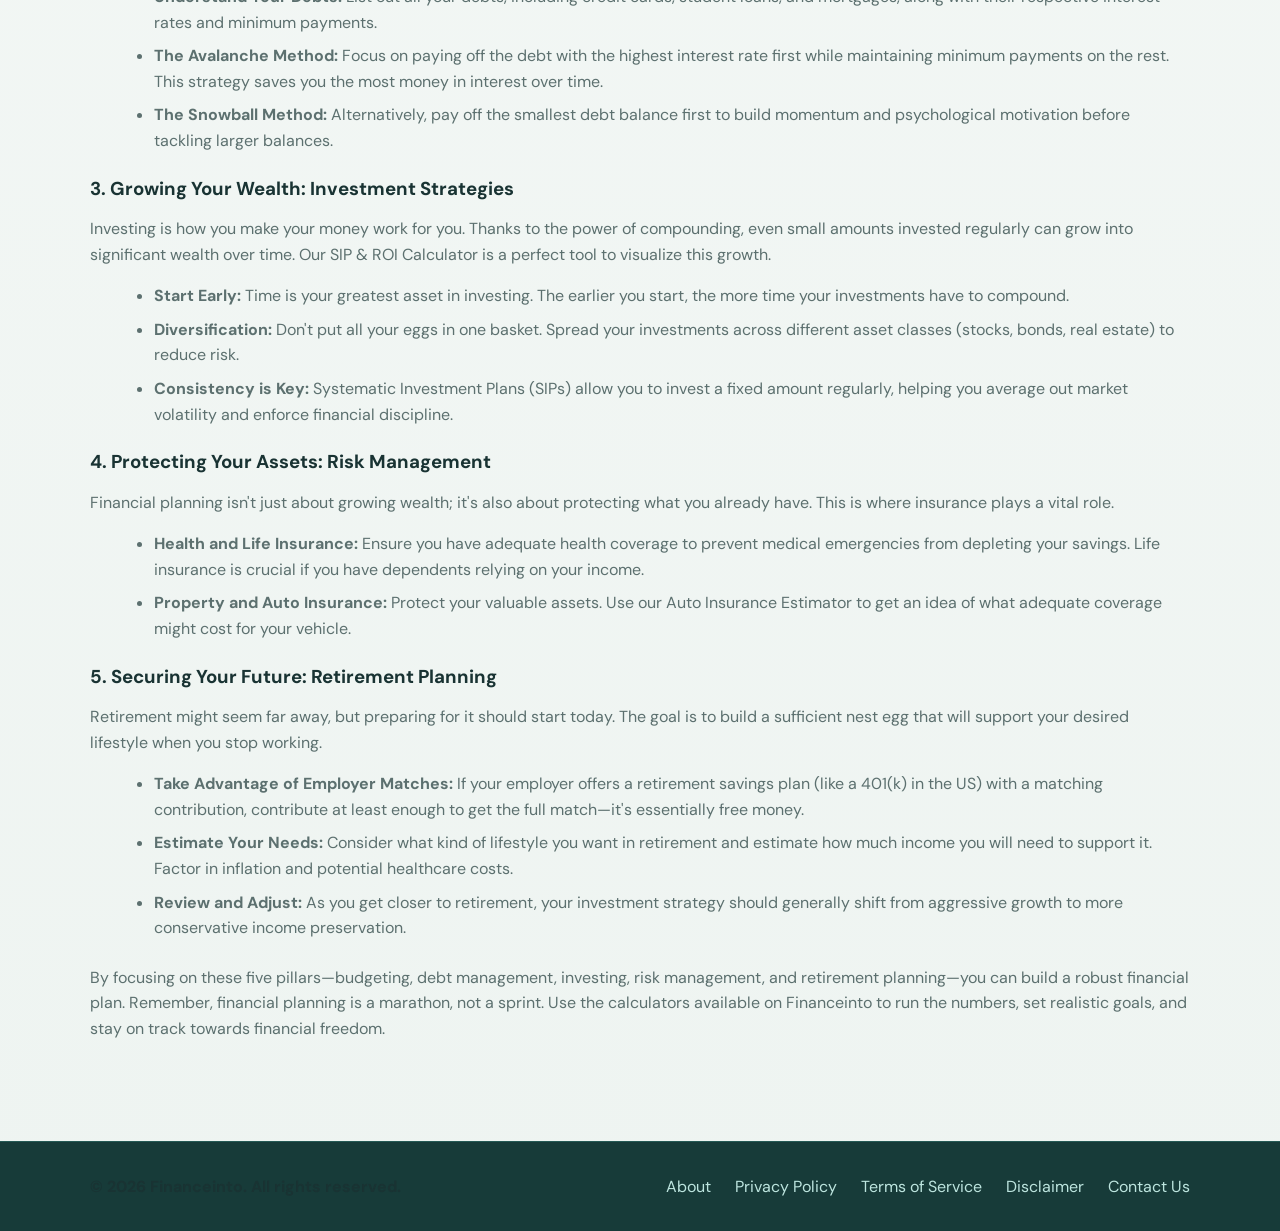
==== commit f05a97a8: "improve fevicon and pages text" ====
--- a/index.html
+++ b/index.html
@@ -1,8 +1,8 @@
 <!DOCTYPE html>
 <html lang="en">
 <head>
+    <link rel="icon" href="favicon.svg" type="image/svg+xml">
     <link rel="icon" href="favicon.ico" type="image/x-icon">
-    <link rel="icon" href="favicon.svg" type="image/svg+xml">
     <meta charset="UTF-8">
     <meta name="viewport" content="width=device-width, initial-scale=1.0">
     <meta name="description" content="Smart Financial Calculators for Your Future. Calculate EMI, Mortgage, SIP & ROI, and Auto Insurance easily.">
@@ -46,13 +46,17 @@
         <header>
             <div class="container header-content">
                 <div class="logo">
-                    <a href="index.html" style="font-size: 1.5rem; font-weight: bold; color: var(--accent); text-decoration: none;">Financeinto</a>
+                    <a class="brand-link" href="index.html" aria-label="Financeinto home">
+                        <img class="brand-mark" src="favicon.svg" alt="">
+                        <span>Financeinto</span>
+                    </a>
                 </div>
                 <nav aria-label="Main navigation">
                     <div style="display: flex; gap: 1.5rem;">
                         <a href="index.html">Home</a>
                         <a href="#tools">Tools</a>
                         <a href="#guide">Guide</a>
+                        <a href="about.html">About</a>
                     </div>
                 </nav>
             </div>
@@ -161,6 +165,7 @@
                     </div>
                     <nav aria-label="Footer navigation">
                         <div style="display: flex; gap: 1.5rem; flex-wrap: wrap;">
+                            <a href="about.html">About</a>
                             <a href="privacy.html">Privacy Policy</a>
                             <a href="terms.html">Terms of Service</a>
                             <a href="disclaimer.html">Disclaimer</a>
--- a/style.css
+++ b/style.css
@@ -26,6 +26,11 @@
   padding: 0;
 }
 
+html {
+  -webkit-text-size-adjust: 100%;
+  text-size-adjust: 100%;
+}
+
 body {
   font-family: "DM Sans", "Trebuchet MS", sans-serif;
   background:
@@ -33,6 +38,7 @@
     linear-gradient(180deg, #f8fbf9 0%, var(--bg-main) 38%, #eef4f1 100%);
   color: var(--text-main);
   line-height: 1.6;
+  overflow-wrap: anywhere;
 }
 
 h1,
@@ -47,6 +53,24 @@
   text-wrap: balance;
 }
 
+p,
+li,
+label,
+button,
+input,
+select,
+textarea,
+a {
+  overflow-wrap: anywhere;
+}
+
+.header-content > *,
+.form-group,
+.result p > *,
+.summary p > * {
+  min-width: 0;
+}
+
 img {
   max-width: 100%;
   height: auto;
@@ -73,7 +97,7 @@
   margin: 0 auto;
 }
 
-header {
+.page-wrapper > header {
   position: sticky;
   top: 0;
   z-index: 10;
@@ -91,26 +115,38 @@
 }
 
 .logo a {
+  align-items: center;
   color: var(--accent) !important;
+  display: inline-flex;
   font-size: 1.4rem !important;
+  gap: 0.6rem;
   letter-spacing: -0.02em;
-}
-
-header nav > div,
-header .nav-links {
+  line-height: 1;
+  white-space: nowrap;
+}
+
+.brand-mark {
+  border-radius: 8px;
+  display: block;
+  height: 2rem;
+  width: 2rem;
+}
+
+.page-wrapper > header nav > div,
+.page-wrapper > header .nav-links {
   align-items: center;
   display: flex;
   flex-wrap: wrap;
   gap: 1.1rem !important;
 }
 
-header nav a {
+.page-wrapper > header nav a {
   color: var(--text-main);
   font-size: 0.93rem;
   font-weight: 600;
 }
 
-header nav a:hover {
+.page-wrapper > header nav a:hover {
   color: var(--accent);
   text-decoration: none;
 }
@@ -190,6 +226,7 @@
   color: var(--text-main);
   padding: 0.7rem 0.8rem;
   font: inherit;
+  line-height: 1.35;
   min-height: 2.9rem;
   transition: border-color 0.2s ease, box-shadow 0.2s ease;
 }
@@ -377,6 +414,60 @@
   box-shadow: var(--shadow-soft) !important;
 }
 
+.about-content {
+  margin: 0 auto;
+  max-width: 900px;
+}
+
+.about-content h1 {
+  margin-top: 0;
+}
+
+.about-content .lead {
+  color: var(--text-main);
+  font-size: 1.15rem;
+}
+
+.eyebrow {
+  color: var(--accent);
+  font-size: 0.85rem;
+  font-weight: 700;
+  letter-spacing: 0.08em;
+  margin-bottom: 0.5rem;
+  text-transform: uppercase;
+}
+
+.article-meta {
+  border-top: 1px solid var(--border);
+  margin-top: 2rem;
+  padding-top: 1rem;
+}
+
+.footer-bottom {
+  align-items: center;
+  display: flex;
+  flex-wrap: wrap;
+  gap: 1rem;
+  justify-content: space-between;
+}
+
+.footer-bottom nav > div {
+  display: flex;
+  flex-wrap: wrap;
+  gap: 1.25rem;
+}
+
+.copyright {
+  color: #e8f5f2;
+  font-weight: 700;
+}
+
+.mjx-container {
+  max-width: 100%;
+  overflow-x: auto;
+  overflow-y: hidden;
+}
+
 footer a {
   color: #bde5df;
 }
@@ -405,8 +496,8 @@
     align-items: flex-start;
   }
 
-  header nav > div,
-  header .nav-links {
+  .page-wrapper > header nav > div,
+  .page-wrapper > header .nav-links {
     gap: 0.75rem !important;
   }
 
@@ -431,6 +522,11 @@
     padding: 1.5rem 0;
   }
 
+  .footer-bottom {
+    align-items: flex-start;
+    flex-direction: column;
+  }
+
   .result p,
   .summary p {
     align-items: flex-start;
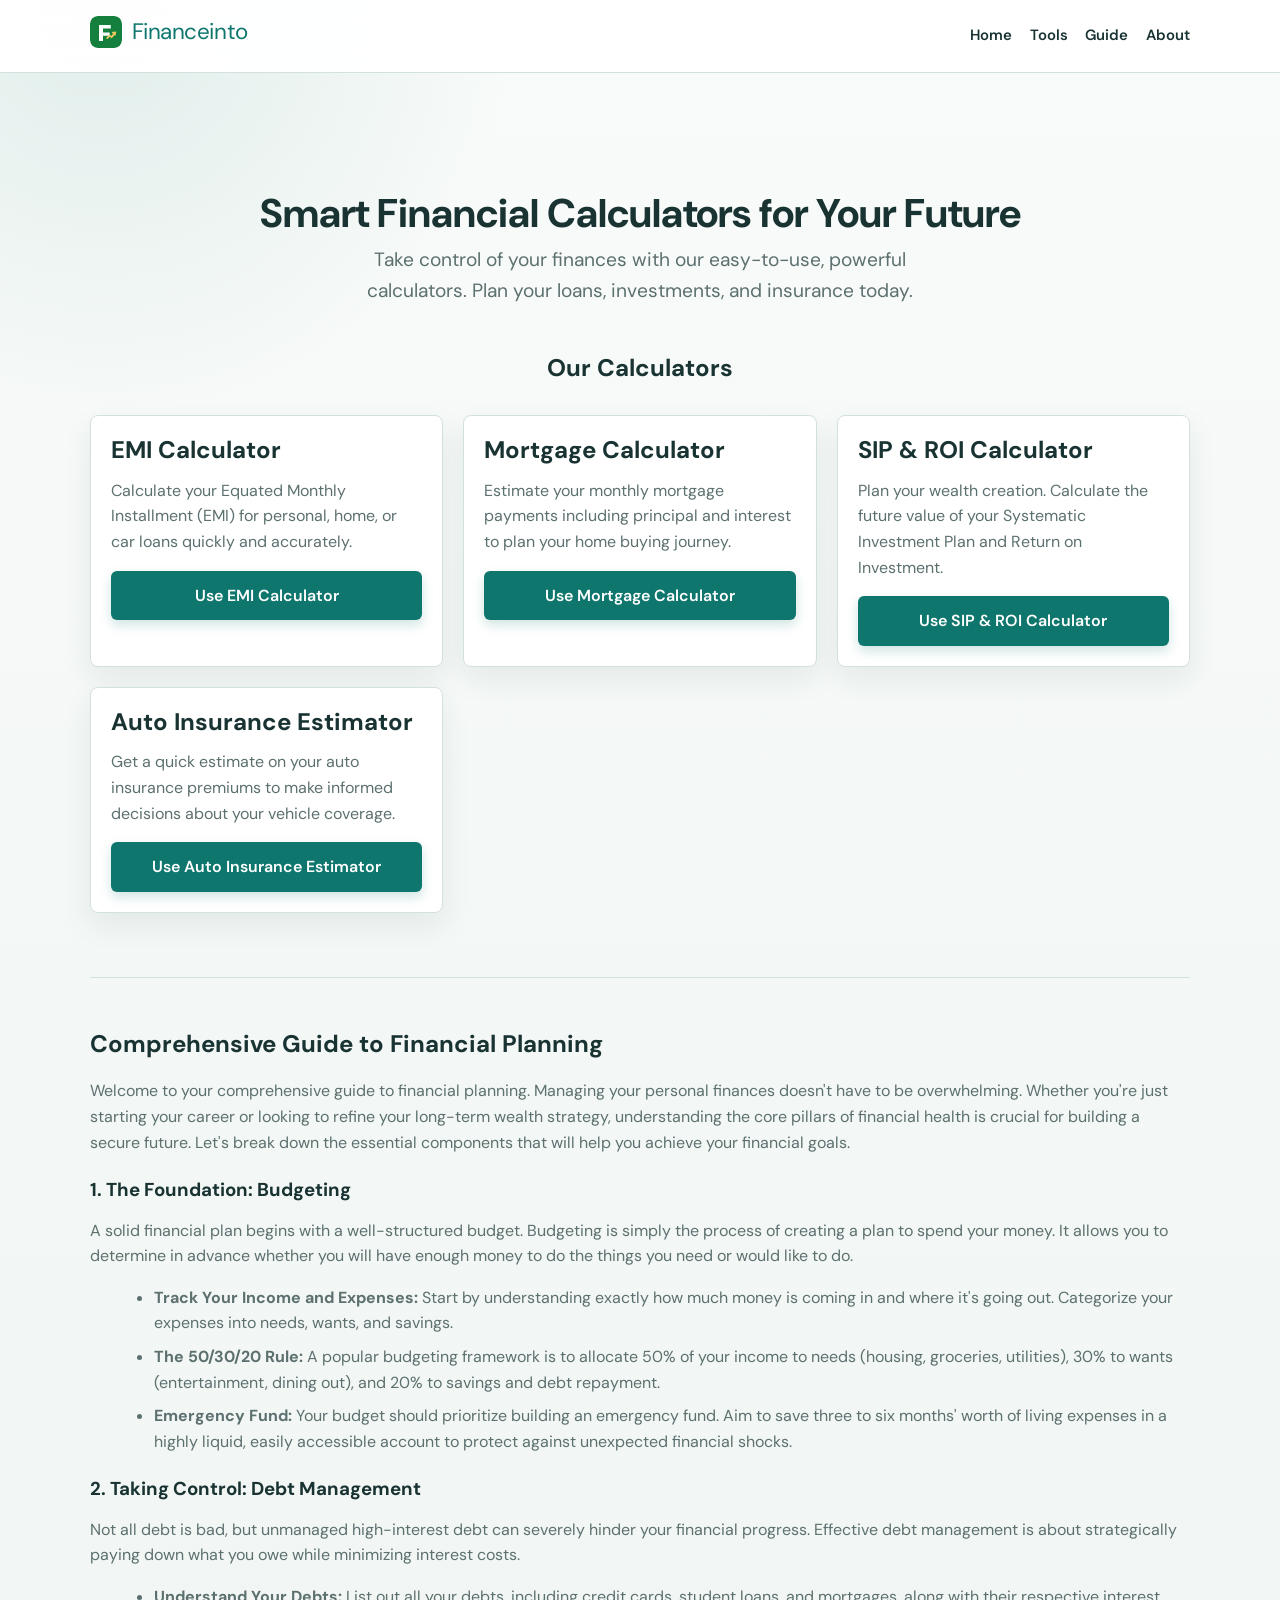
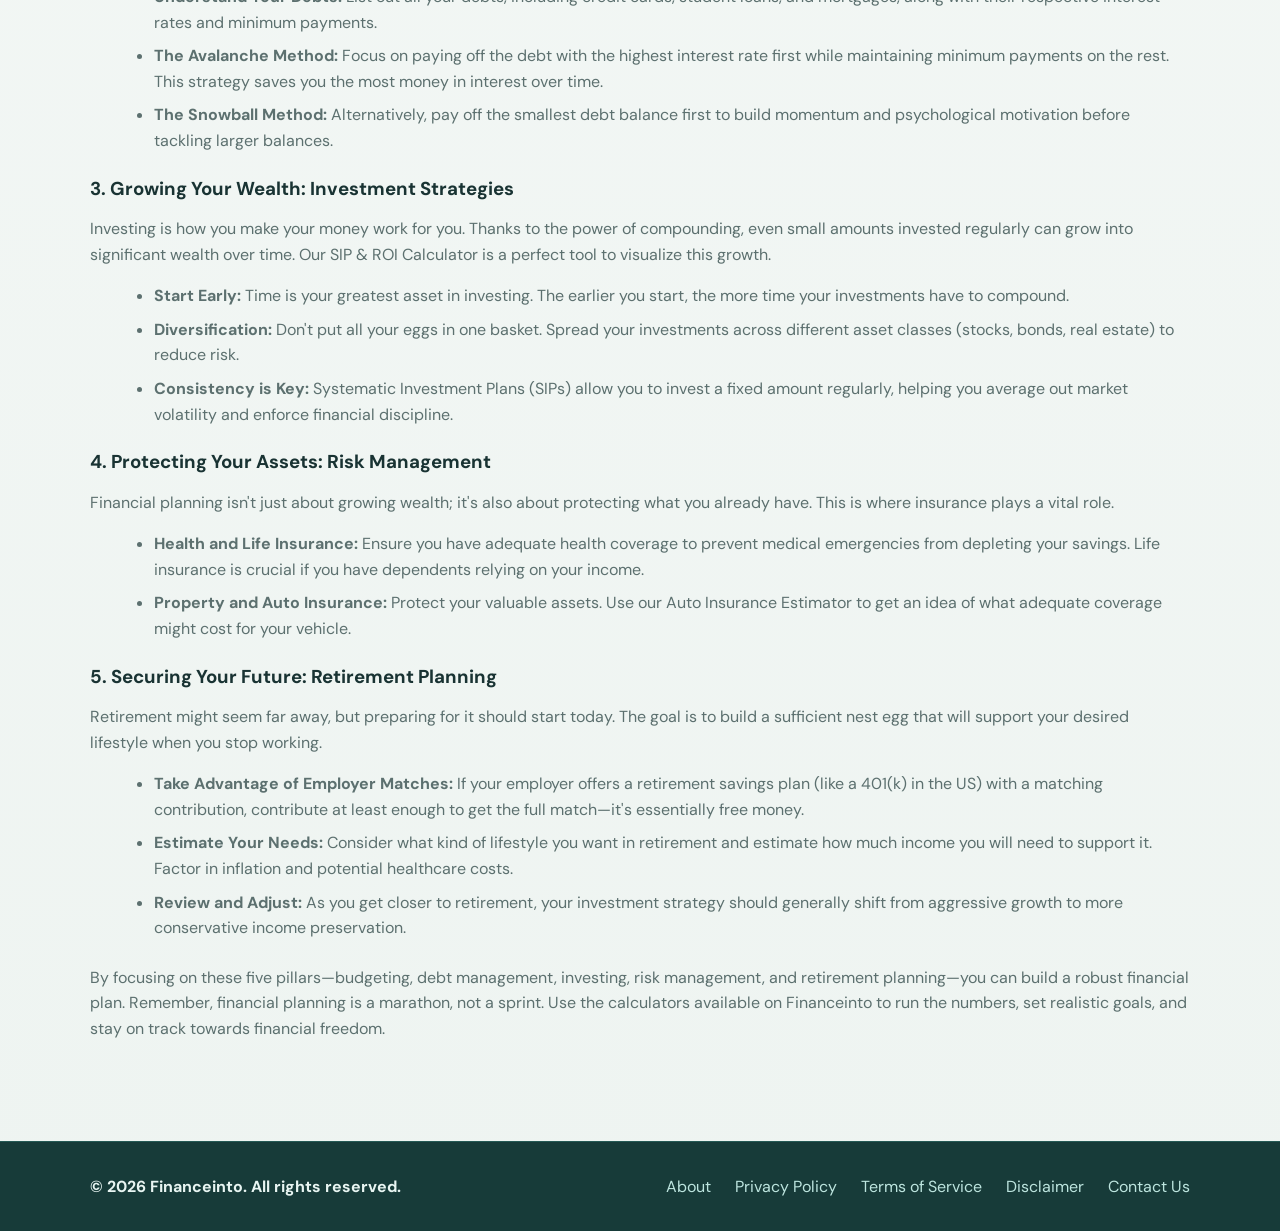
==== commit 0901a421: "upgrade footer and alignment" ====
--- a/index.html
+++ b/index.html
@@ -161,7 +161,7 @@
             <div class="container footer-content">
                 <div style="display: flex; flex-wrap: wrap; justify-content: space-between; align-items: center; gap: 1rem;">
                     <div>
-                        <span style="font-weight: bold; color: var(--text-main);">© 2026 Financeinto. All rights reserved.</span>
+                        <span class="copyright">© 2026 Financeinto. All rights reserved.</span>
                     </div>
                     <nav aria-label="Footer navigation">
                         <div style="display: flex; gap: 1.5rem; flex-wrap: wrap;">
--- a/style.css
+++ b/style.css
@@ -421,6 +421,22 @@
 
 .about-content h1 {
   margin-top: 0;
+  line-height: 1.15;
+  max-width: 18ch;
+}
+
+.about-content h2 {
+  margin-bottom: 0.55rem;
+  margin-top: 2rem;
+}
+
+.about-content p,
+.about-content li {
+  line-height: 1.7;
+}
+
+.about-content ul {
+  padding-left: 1.25rem;
 }
 
 .about-content .lead {
